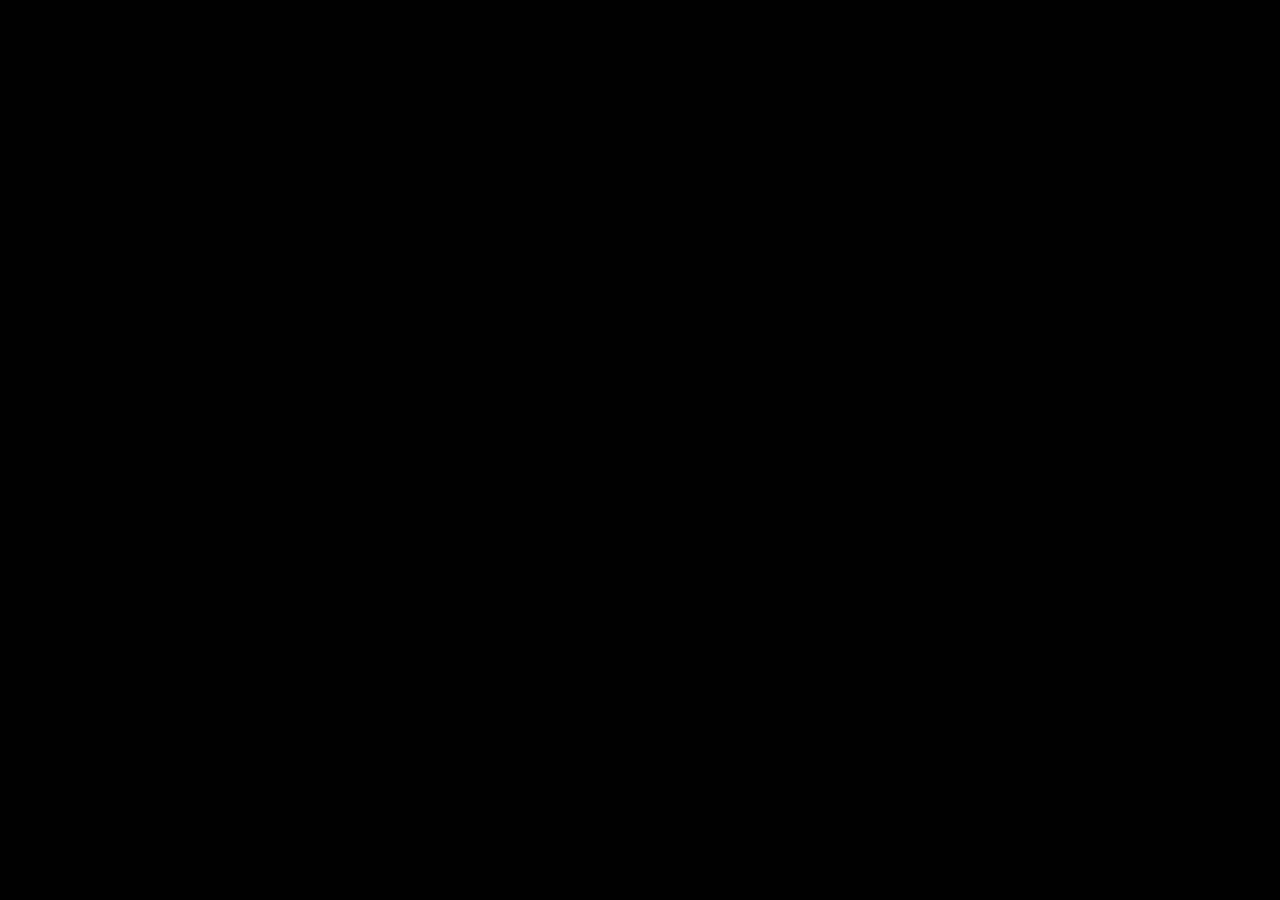
==== index.html @ 006d4425 "Update index.html" ====
<!DOCTYPE html>
<html>
<head>
  <title>Hood Catz</title>
  <style>
    body {
      margin: 0;
      background: black;
      color: white;
      font-family: Arial;
      text-align: center;
    }
    h1 {
      margin-top: 20px;
    }
    video {
      width: 90%;
      max-width: 600px;
      margin-top: 20px;
      border: 2px solid purple;
    }
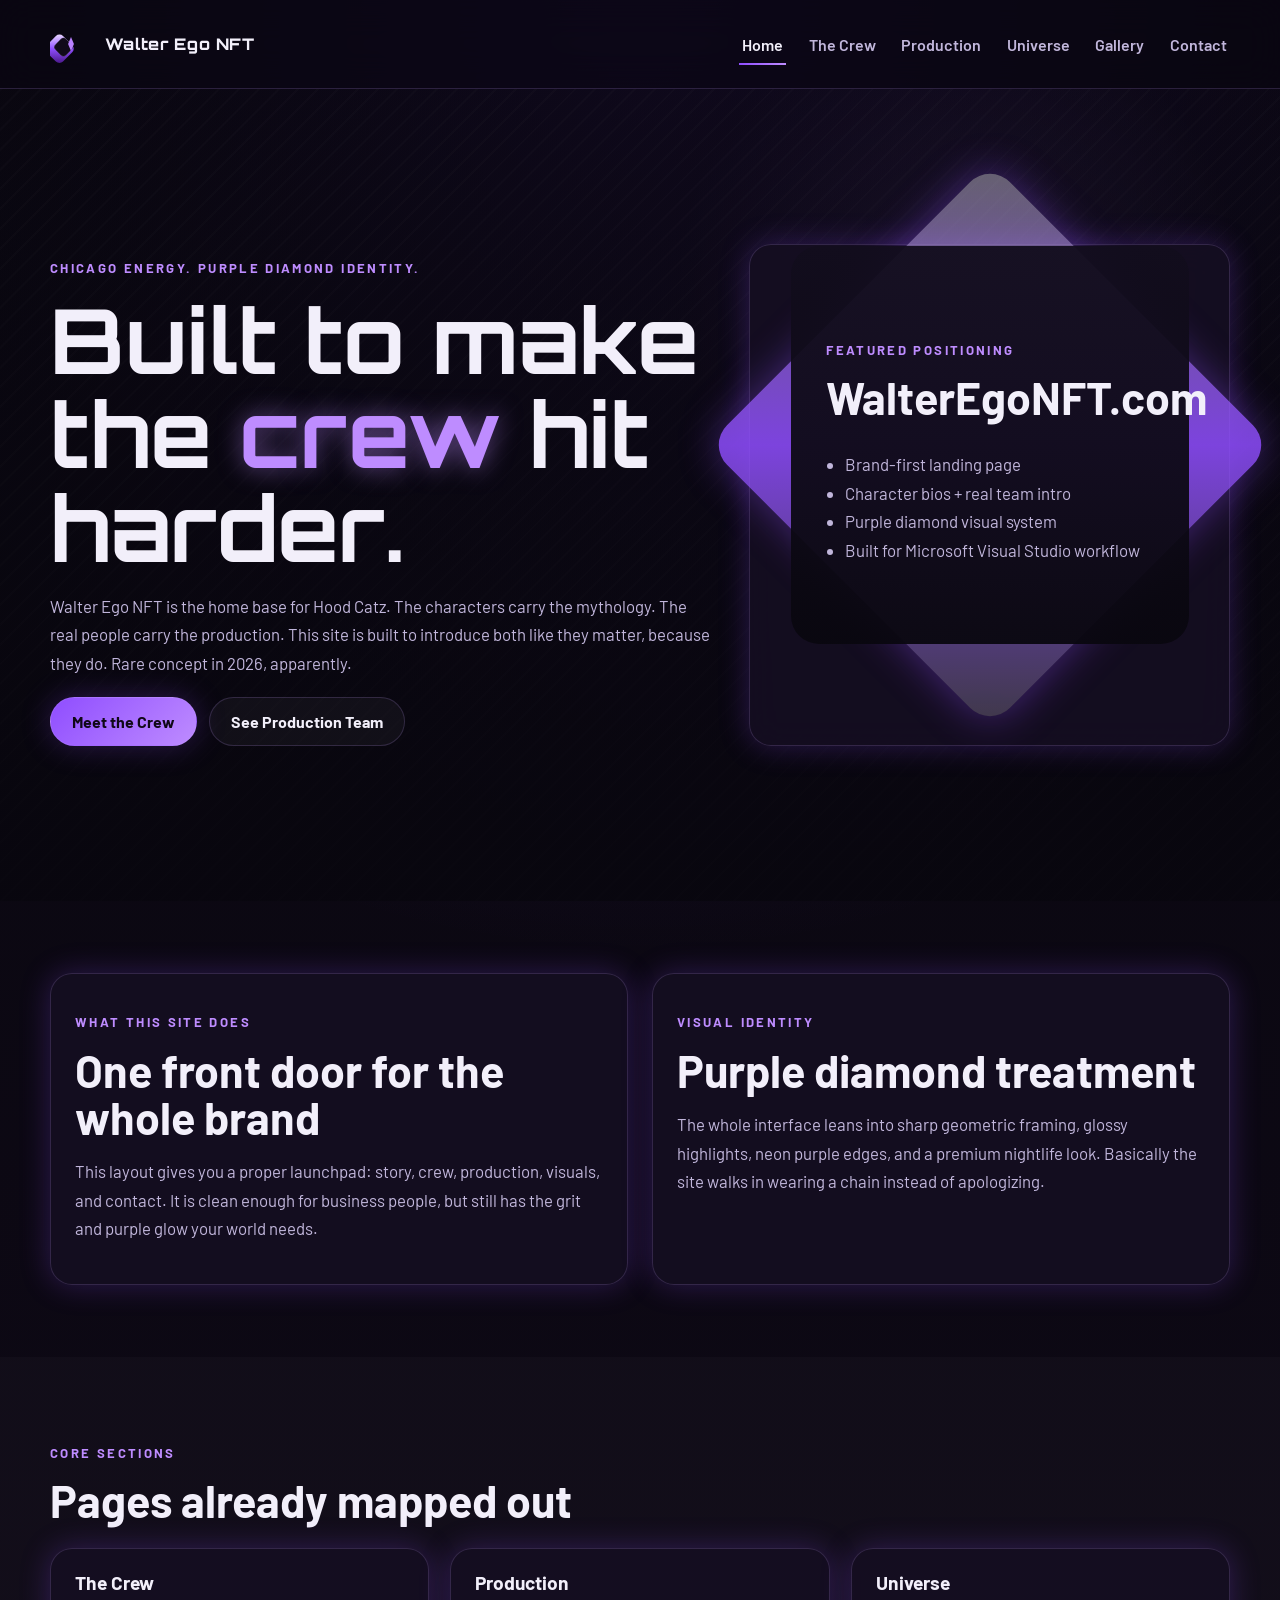
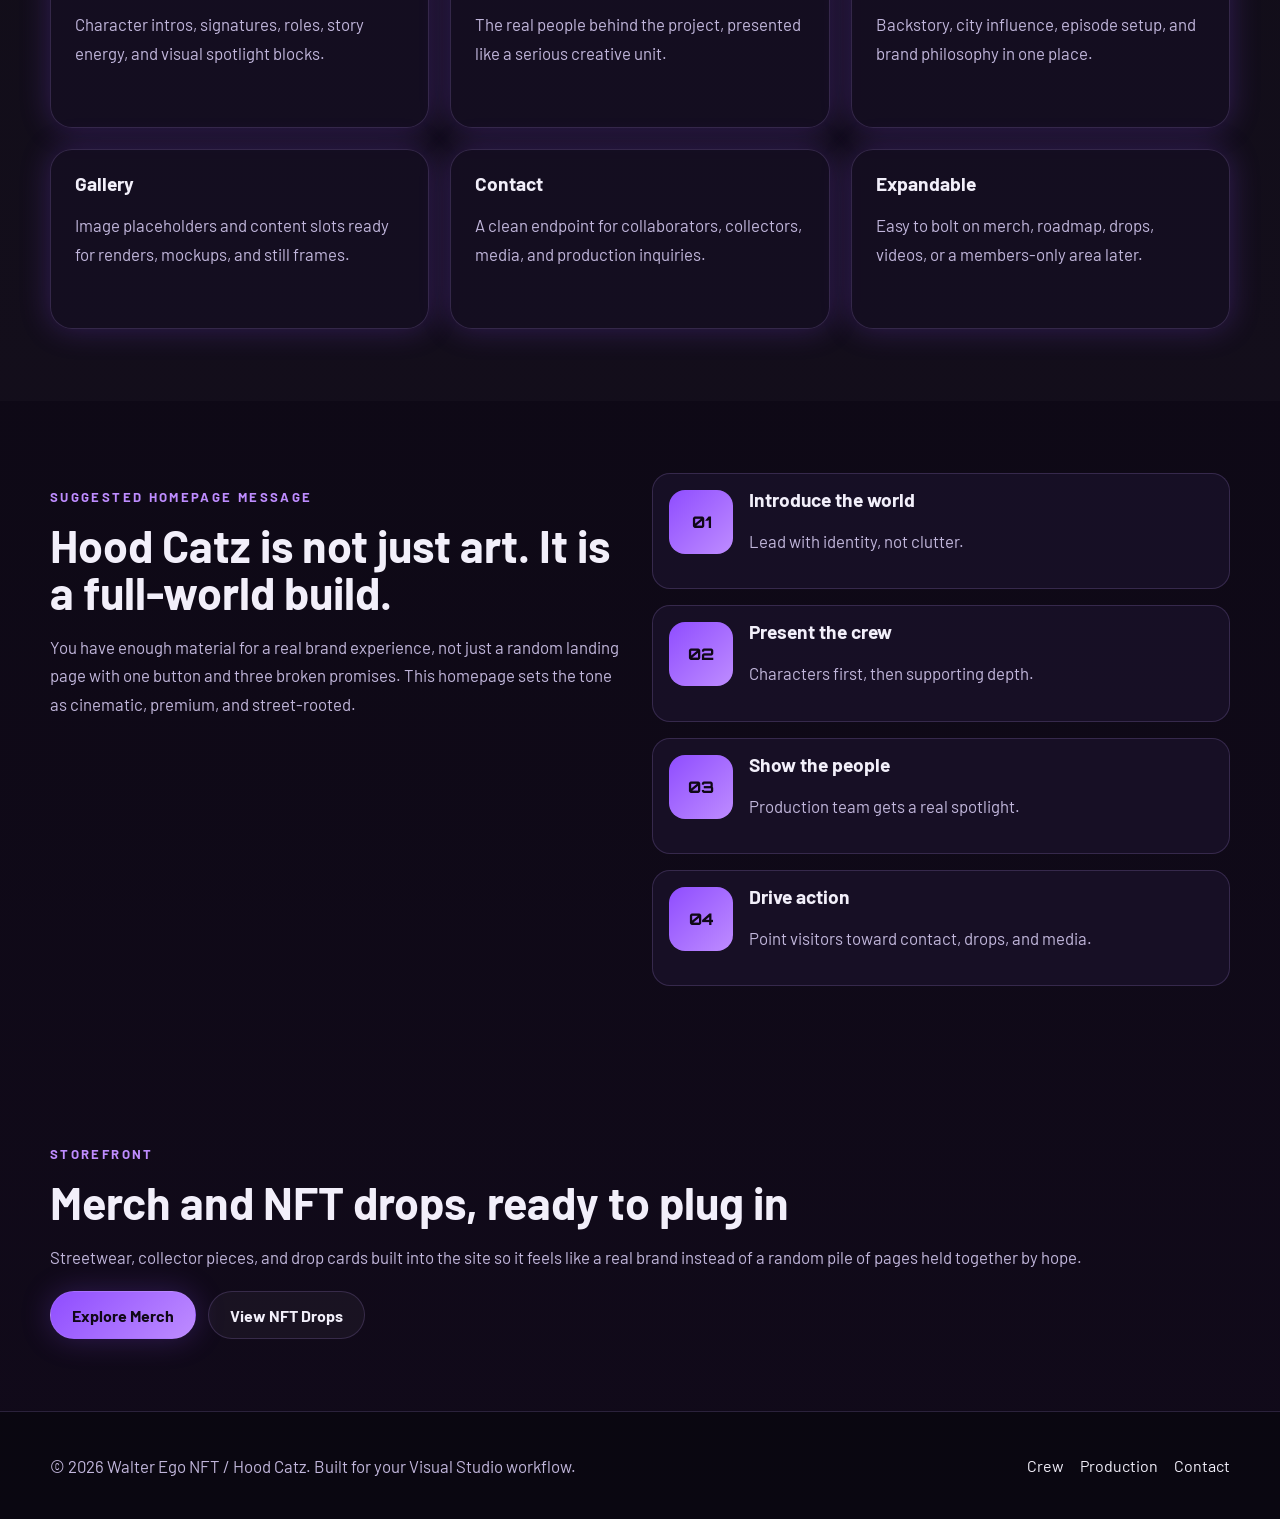
==== commit 13546bc2: "Deploy v2 Walter Ego NFT site (with merch & drops pages)" ====
--- a/index.html
+++ b/index.html
@@ -1,22 +1,194 @@
 <!DOCTYPE html>
-<html>
+<html lang="en">
 <head>
-  <title>Hood Catz</title>
-  <style>
-    body {
-      margin: 0;
-      background: black;
-      color: white;
-      font-family: Arial;
-      text-align: center;
-    }
-    h1 {
-      margin-top: 20px;
-    }
-    video {
-      width: 90%;
-      max-width: 600px;
-      margin-top: 20px;
-      border: 2px solid purple;
-    }
-  +  <meta charset="UTF-8" />
+  <meta name="viewport" content="width=device-width, initial-scale=1.0" />
+  <title>Walter Ego NFT | Hood Catz Universe</title>
+  <meta name="description" content="Walter Ego NFT presents the Hood Catz universe, the crew, and the real production team behind the movement." />
+  <link rel="preconnect" href="https://fonts.googleapis.com">
+  <link rel="preconnect" href="https://fonts.gstatic.com" crossorigin>
+  <link href="https://fonts.googleapis.com/css2?family=Barlow:wght@400;500;600;700;800&family=Orbitron:wght@500;700;800&display=swap" rel="stylesheet">
+  <link rel="stylesheet" href="assets/css/styles.css" />
+</head>
+<body>
+  <header class="site-header">
+    <div class="container nav-wrap">
+      <a class="brand" href="index.html">
+        <img src="assets/img/purple-diamond.svg" alt="Walter Ego NFT logo" />
+        <span>Walter Ego NFT</span>
+      </a>
+      <button class="nav-toggle" aria-label="Open navigation">☰</button>
+      <nav class="site-nav">
+        <a class="active" href="index.html">Home</a>
+        <a href="crew.html">The Crew</a>
+        <a href="production.html">Production</a>
+        <a href="universe.html">Universe</a>
+        <a href="gallery.html">Gallery</a>
+        <a href="contact.html">Contact</a>
+      </nav>
+    </div>
+  </header>
+
+  <main>
+    <section class="hero">
+      <div class="hero-overlay"></div>
+      <div class="container hero-grid">
+        <div class="hero-copy">
+          <p class="eyebrow">Chicago energy. Purple diamond identity.</p>
+          <h1>Built to make the <span>crew</span> hit harder.</h1>
+          <p class="hero-text">
+            Walter Ego NFT is the home base for Hood Catz. The characters carry the mythology.
+            The real people carry the production. This site is built to introduce both like they matter,
+            because they do. Rare concept in 2026, apparently.
+          </p>
+          <div class="cta-row">
+            <a class="btn btn-primary" href="crew.html">Meet the Crew</a>
+            <a class="btn btn-secondary" href="production.html">See Production Team</a>
+          </div>
+        </div>
+        <div class="hero-card glass">
+          <div class="diamond-frame">
+            <div class="diamond-content">
+              <p class="mini-label">FEATURED POSITIONING</p>
+              <h2>WalterEgoNFT.com</h2>
+              <ul>
+                <li>Brand-first landing page</li>
+                <li>Character bios + real team intro</li>
+                <li>Purple diamond visual system</li>
+                <li>Built for Microsoft Visual Studio workflow</li>
+              </ul>
+            </div>
+          </div>
+        </div>
+      </div>
+    </section>
+
+    <section class="section">
+      <div class="container intro-grid">
+        <article class="panel">
+          <p class="section-tag">What this site does</p>
+          <h2>One front door for the whole brand</h2>
+          <p>
+            This layout gives you a proper launchpad: story, crew, production, visuals, and contact.
+            It is clean enough for business people, but still has the grit and purple glow your world needs.
+          </p>
+        </article>
+        <article class="panel">
+          <p class="section-tag">Visual identity</p>
+          <h2>Purple diamond treatment</h2>
+          <p>
+            The whole interface leans into sharp geometric framing, glossy highlights, neon purple edges,
+            and a premium nightlife look. Basically the site walks in wearing a chain instead of apologizing.
+          </p>
+        </article>
+      </div>
+    </section>
+
+    <section class="section alt-bg">
+      <div class="container">
+        <div class="section-head">
+          <p class="section-tag">Core sections</p>
+          <h2>Pages already mapped out</h2>
+        </div>
+        <div class="card-grid three">
+          <article class="info-card">
+            <h3>The Crew</h3>
+            <p>Character intros, signatures, roles, story energy, and visual spotlight blocks.</p>
+          </article>
+          <article class="info-card">
+            <h3>Production</h3>
+            <p>The real people behind the project, presented like a serious creative unit.</p>
+          </article>
+          <article class="info-card">
+            <h3>Universe</h3>
+            <p>Backstory, city influence, episode setup, and brand philosophy in one place.</p>
+          </article>
+          <article class="info-card">
+            <h3>Gallery</h3>
+            <p>Image placeholders and content slots ready for renders, mockups, and still frames.</p>
+          </article>
+          <article class="info-card">
+            <h3>Contact</h3>
+            <p>A clean endpoint for collaborators, collectors, media, and production inquiries.</p>
+          </article>
+          <article class="info-card">
+            <h3>Expandable</h3>
+            <p>Easy to bolt on merch, roadmap, drops, videos, or a members-only area later.</p>
+          </article>
+        </div>
+      </div>
+    </section>
+
+    <section class="section">
+      <div class="container split-layout">
+        <div>
+          <p class="section-tag">Suggested homepage message</p>
+          <h2>Hood Catz is not just art. It is a full-world build.</h2>
+          <p>
+            You have enough material for a real brand experience, not just a random landing page with one button
+            and three broken promises. This homepage sets the tone as cinematic, premium, and street-rooted.
+          </p>
+        </div>
+        <div class="timeline">
+          <div class="timeline-item">
+            <span>01</span>
+            <div>
+              <h3>Introduce the world</h3>
+              <p>Lead with identity, not clutter.</p>
+            </div>
+          </div>
+          <div class="timeline-item">
+            <span>02</span>
+            <div>
+              <h3>Present the crew</h3>
+              <p>Characters first, then supporting depth.</p>
+            </div>
+          </div>
+          <div class="timeline-item">
+            <span>03</span>
+            <div>
+              <h3>Show the people</h3>
+              <p>Production team gets a real spotlight.</p>
+            </div>
+          </div>
+          <div class="timeline-item">
+            <span>04</span>
+            <div>
+              <h3>Drive action</h3>
+              <p>Point visitors toward contact, drops, and media.</p>
+            </div>
+          </div>
+        </div>
+      </div>
+    </section>
+  
+    <section class="section">
+      <div class="container">
+        <div class="section-header">
+          <p class="eyebrow">Storefront</p>
+          <h2>Merch and NFT drops, ready to plug in</h2>
+          <p>Streetwear, collector pieces, and drop cards built into the site so it feels like a real brand instead of a random pile of pages held together by hope.</p>
+        </div>
+        <div class="cta-row">
+          <a class="btn btn-primary" href="merch.html">Explore Merch</a>
+          <a class="btn btn-secondary" href="drops.html">View NFT Drops</a>
+        </div>
+      </div>
+    </section>
+
+  </main>
+
+  <footer class="site-footer">
+    <div class="container footer-wrap">
+      <p>© 2026 Walter Ego NFT / Hood Catz. Built for your Visual Studio workflow.</p>
+      <div class="footer-links">
+        <a href="crew.html">Crew</a>
+        <a href="production.html">Production</a>
+        <a href="contact.html">Contact</a>
+      </div>
+    </div>
+  </footer>
+
+  <script src="assets/js/app.js"></script>
+</body>
+</html>
--- a/assets/css/styles.css
+++ b/assets/css/styles.css
@@ -0,0 +1,449 @@
+:root {
+  --bg: #09070f;
+  --bg-soft: #120d1d;
+  --panel: rgba(21, 15, 34, 0.86);
+  --panel-2: rgba(27, 18, 44, 0.72);
+  --text: #f2effa;
+  --muted: #c1b6db;
+  --line: rgba(194, 155, 255, 0.18);
+  --purple: #8f4dff;
+  --purple-2: #be8cff;
+  --purple-3: #6f2ded;
+  --glow: 0 0 30px rgba(143, 77, 255, 0.25);
+  --radius: 22px;
+  --max: 1180px;
+}
+
+* { box-sizing: border-box; }
+html { scroll-behavior: smooth; }
+body {
+  margin: 0;
+  font-family: 'Barlow', sans-serif;
+  background:
+    radial-gradient(circle at top, rgba(111, 45, 237, 0.22), transparent 30%),
+    linear-gradient(180deg, #09070f 0%, #110a1a 100%);
+  color: var(--text);
+}
+
+a { color: inherit; text-decoration: none; }
+img { max-width: 100%; display: block; }
+
+.container { width: min(calc(100% - 2rem), var(--max)); margin: 0 auto; }
+.section { padding: 4.5rem 0; }
+.alt-bg { background: rgba(255,255,255,0.02); }
+.page-main { padding-top: 88px; }
+
+.site-header {
+  position: sticky;
+  top: 0;
+  z-index: 50;
+  backdrop-filter: blur(18px);
+  background: rgba(8, 6, 14, 0.8);
+  border-bottom: 1px solid var(--line);
+}
+
+.nav-wrap {
+  min-height: 88px;
+  display: flex;
+  align-items: center;
+  justify-content: space-between;
+  gap: 1rem;
+}
+
+.brand {
+  display: inline-flex;
+  align-items: center;
+  gap: 0.8rem;
+  font-family: 'Orbitron', sans-serif;
+  font-weight: 800;
+  letter-spacing: 0.04em;
+}
+
+.brand img { width: 42px; height: 42px; }
+.site-nav {
+  display: flex;
+  gap: 1.2rem;
+  align-items: center;
+}
+
+.site-nav a {
+  color: var(--muted);
+  font-weight: 600;
+  padding: 0.45rem 0.2rem;
+  position: relative;
+}
+.site-nav a.active,
+.site-nav a:hover { color: var(--text); }
+.site-nav a.active::after,
+.site-nav a:hover::after {
+  content: "";
+  position: absolute;
+  left: 0;
+  bottom: -0.25rem;
+  width: 100%;
+  height: 2px;
+  background: linear-gradient(90deg, var(--purple), var(--purple-2));
+}
+
+.nav-toggle {
+  display: none;
+  background: transparent;
+  border: 1px solid var(--line);
+  color: var(--text);
+  font-size: 1.3rem;
+  padding: 0.5rem 0.8rem;
+  border-radius: 12px;
+}
+
+.hero {
+  position: relative;
+  min-height: calc(100vh - 88px);
+  display: grid;
+  align-items: center;
+  overflow: hidden;
+}
+
+.hero::before {
+  content: "";
+  position: absolute;
+  inset: 0;
+  background:
+    linear-gradient(90deg, rgba(9,7,15,0.85), rgba(9,7,15,0.45)),
+    radial-gradient(circle at 75% 25%, rgba(190, 140, 255, 0.20), transparent 25%),
+    url('../img/hero-placeholder.jpg') center/cover no-repeat;
+  opacity: 1;
+}
+
+.hero-overlay {
+  position: absolute;
+  inset: 0;
+  background:
+    linear-gradient(180deg, rgba(8,6,14,0.25), rgba(8,6,14,0.8)),
+    repeating-linear-gradient(135deg, rgba(255,255,255,0.02), rgba(255,255,255,0.02) 2px, transparent 2px, transparent 14px);
+}
+
+.hero-grid,
+.page-hero .container,
+.split-layout,
+.intro-grid,
+.contact-grid,
+.footer-wrap { position: relative; z-index: 1; }
+.hero-grid {
+  display: grid;
+  grid-template-columns: 1.25fr 0.9fr;
+  gap: 2rem;
+  padding: 4rem 0;
+}
+
+.eyebrow,
+.section-tag,
+.mini-label {
+  text-transform: uppercase;
+  letter-spacing: 0.18em;
+  color: var(--purple-2);
+  font-size: 0.82rem;
+  font-weight: 700;
+}
+
+h1, h2, h3 {
+  margin: 0 0 0.8rem;
+  line-height: 1.05;
+}
+
+h1 {
+  font-family: 'Orbitron', sans-serif;
+  font-size: clamp(2.8rem, 7vw, 5.8rem);
+  max-width: 10ch;
+}
+h1 span { color: var(--purple-2); text-shadow: 0 0 24px rgba(190,140,255,0.5); }
+h2 { font-size: clamp(2rem, 3.5vw, 3rem); }
+h3 { font-size: 1.2rem; }
+
+.hero-text,
+p, li, label { color: var(--muted); font-size: 1.05rem; line-height: 1.7; }
+
+.cta-row {
+  display: flex;
+  gap: 1rem;
+  flex-wrap: wrap;
+  margin-top: 1.5rem;
+}
+
+.btn {
+  display: inline-flex;
+  align-items: center;
+  justify-content: center;
+  min-height: 48px;
+  padding: 0.85rem 1.3rem;
+  border-radius: 999px;
+  border: 1px solid var(--line);
+  font-weight: 700;
+  transition: 0.25s ease;
+}
+
+.btn-primary {
+  background: linear-gradient(135deg, var(--purple), var(--purple-2));
+  color: #100817;
+  box-shadow: var(--glow);
+}
+.btn-secondary {
+  background: rgba(255,255,255,0.04);
+  color: var(--text);
+}
+.btn:hover { transform: translateY(-2px); }
+
+.panel,
+.info-card,
+.profile-card,
+.glass {
+  background: var(--panel);
+  border: 1px solid var(--line);
+  border-radius: var(--radius);
+  box-shadow: var(--glow);
+}
+
+.panel,
+.info-card,
+.profile-card { padding: 1.5rem; }
+.glass { backdrop-filter: blur(16px); }
+.glow-panel { background: linear-gradient(180deg, rgba(32,20,51,0.95), rgba(16,10,27,0.95)); }
+
+.diamond-frame {
+  width: min(100%, 400px);
+  aspect-ratio: 1/1;
+  margin: auto;
+  transform: rotate(45deg);
+  border-radius: 28px;
+  padding: 1px;
+  background: linear-gradient(135deg, rgba(255,255,255,0.35), rgba(143,77,255,0.85), rgba(255,255,255,0.18));
+  box-shadow: 0 0 40px rgba(143, 77, 255, 0.4);
+}
+
+.diamond-content {
+  width: 100%;
+  height: 100%;
+  transform: rotate(-45deg);
+  border-radius: 28px;
+  background: linear-gradient(180deg, rgba(18,13,29,0.95), rgba(9,7,15,0.95));
+  padding: 2.2rem;
+  display: flex;
+  flex-direction: column;
+  justify-content: center;
+}
+
+.diamond-content ul,
+.clean-list {
+  padding-left: 1.2rem;
+  margin: 1rem 0 0;
+}
+
+.section-head { margin-bottom: 1.5rem; }
+.intro-grid,
+.split-layout,
+.contact-grid { display: grid; grid-template-columns: repeat(2, 1fr); gap: 1.5rem; }
+.card-grid { display: grid; gap: 1.3rem; }
+.card-grid.three { grid-template-columns: repeat(3, 1fr); }
+.card-grid.two { grid-template-columns: repeat(2, 1fr); }
+
+.info-card,
+.profile-card { min-height: 180px; }
+.role { color: var(--purple-2); font-weight: 700; margin-top: -0.2rem; }
+
+.timeline {
+  display: grid;
+  gap: 1rem;
+}
+.timeline-item {
+  display: grid;
+  grid-template-columns: 64px 1fr;
+  gap: 1rem;
+  align-items: start;
+  padding: 1rem;
+  border: 1px solid var(--line);
+  border-radius: 18px;
+  background: var(--panel-2);
+}
+.timeline-item span {
+  display: grid;
+  place-items: center;
+  width: 64px;
+  height: 64px;
+  border-radius: 16px;
+  background: linear-gradient(135deg, var(--purple), var(--purple-2));
+  color: #100817;
+  font-family: 'Orbitron', sans-serif;
+  font-weight: 800;
+}
+
+.page-hero {
+  padding: 3rem 0 1.5rem;
+  background: linear-gradient(180deg, rgba(255,255,255,0.02), transparent);
+}
+.page-hero.slim { padding-top: 7rem; }
+
+.gallery-grid {
+  display: grid;
+  grid-template-columns: repeat(3, 1fr);
+  gap: 1rem;
+}
+.gallery-tile {
+  min-height: 220px;
+  border-radius: 24px;
+  border: 1px dashed rgba(190, 140, 255, 0.4);
+  display: grid;
+  place-items: center;
+  font-weight: 700;
+  color: var(--purple-2);
+  background: linear-gradient(135deg, rgba(143,77,255,0.08), rgba(255,255,255,0.02));
+}
+
+.contact-form label {
+  display: block;
+  margin-bottom: 1rem;
+  font-weight: 600;
+}
+.contact-form input,
+.contact-form textarea {
+  width: 100%;
+  margin-top: 0.45rem;
+  background: rgba(255,255,255,0.04);
+  border: 1px solid var(--line);
+  color: var(--text);
+  border-radius: 14px;
+  padding: 0.95rem 1rem;
+  font: inherit;
+}
+.form-note { font-size: 0.95rem; }
+
+.site-footer {
+  border-top: 1px solid var(--line);
+  padding: 1.4rem 0;
+  background: rgba(8, 6, 14, 0.7);
+}
+.footer-wrap {
+  display: flex;
+  justify-content: space-between;
+  gap: 1rem;
+  align-items: center;
+}
+.footer-links { display: flex; gap: 1rem; }
+
+@media (max-width: 920px) {
+  .hero-grid,
+  .intro-grid,
+  .split-layout,
+  .contact-grid,
+  .card-grid.three,
+  .gallery-grid {
+    grid-template-columns: 1fr;
+  }
+
+  .card-grid.two { grid-template-columns: 1fr; }
+
+  .site-nav {
+    position: absolute;
+    right: 1rem;
+    top: 84px;
+    display: none;
+    flex-direction: column;
+    background: rgba(11, 8, 18, 0.96);
+    border: 1px solid var(--line);
+    border-radius: 18px;
+    padding: 1rem;
+    min-width: 220px;
+  }
+
+  .site-nav.open { display: flex; }
+  .nav-toggle { display: inline-flex; }
+}
+
+@media (max-width: 620px) {
+  .hero { min-height: auto; padding-top: 2rem; }
+  h1 { max-width: 100%; }
+  .footer-wrap { flex-direction: column; align-items: flex-start; }
+}
+
+
+/* Merch + NFT drops additions */
+.page-hero--compact{
+  min-height:42vh;
+  display:flex;
+  align-items:center;
+}
+.product-grid,.drop-grid{
+  display:grid;
+  grid-template-columns:repeat(auto-fit,minmax(240px,1fr));
+  gap:1.25rem;
+  margin-top:1.5rem;
+}
+.product-card,.drop-card{
+  background:rgba(16,10,28,.86);
+  border:1px solid rgba(210,168,255,.16);
+  border-radius:22px;
+  overflow:hidden;
+  box-shadow:0 16px 40px rgba(0,0,0,.28);
+  transition:transform .2s ease, box-shadow .2s ease, border-color .2s ease;
+}
+.product-card:hover,.drop-card:hover{
+  transform:translateY(-4px);
+  box-shadow:0 22px 55px rgba(94,38,173,.28);
+  border-color:rgba(210,168,255,.34);
+}
+.card-art{
+  aspect-ratio:4/3;
+  display:grid;
+  place-items:center;
+  background:
+    radial-gradient(circle at top, rgba(168,85,247,.3), transparent 45%),
+    linear-gradient(135deg, rgba(91,33,182,.55), rgba(15,23,42,.9));
+  color:#f5eaff;
+  font-weight:700;
+  letter-spacing:.08em;
+  text-transform:uppercase;
+  padding:1rem;
+  text-align:center;
+}
+.card-body{padding:1.2rem;}
+.price-row{
+  display:flex;
+  align-items:center;
+  justify-content:space-between;
+  gap:1rem;
+  margin-top:1rem;
+  flex-wrap:wrap;
+}
+.price{font-size:1.15rem;font-weight:700;color:#f7d3ff;}
+.badge-row{
+  display:flex;
+  gap:.5rem;
+  flex-wrap:wrap;
+  margin:.75rem 0 0;
+}
+.badge{
+  display:inline-flex;
+  align-items:center;
+  padding:.35rem .65rem;
+  border-radius:999px;
+  background:rgba(168,85,247,.16);
+  border:1px solid rgba(216,180,254,.2);
+  color:#ead5ff;
+  font-size:.82rem;
+}
+.drop-stats{
+  display:grid;
+  grid-template-columns:repeat(auto-fit,minmax(140px,1fr));
+  gap:.85rem;
+  margin-top:1rem;
+}
+.stat-box{
+  padding:1rem;
+  border-radius:18px;
+  background:rgba(255,255,255,.04);
+  border:1px solid rgba(255,255,255,.08);
+}
+.cta-row{
+  display:flex;
+  gap:.8rem;
+  flex-wrap:wrap;
+  margin-top:1.25rem;
+}
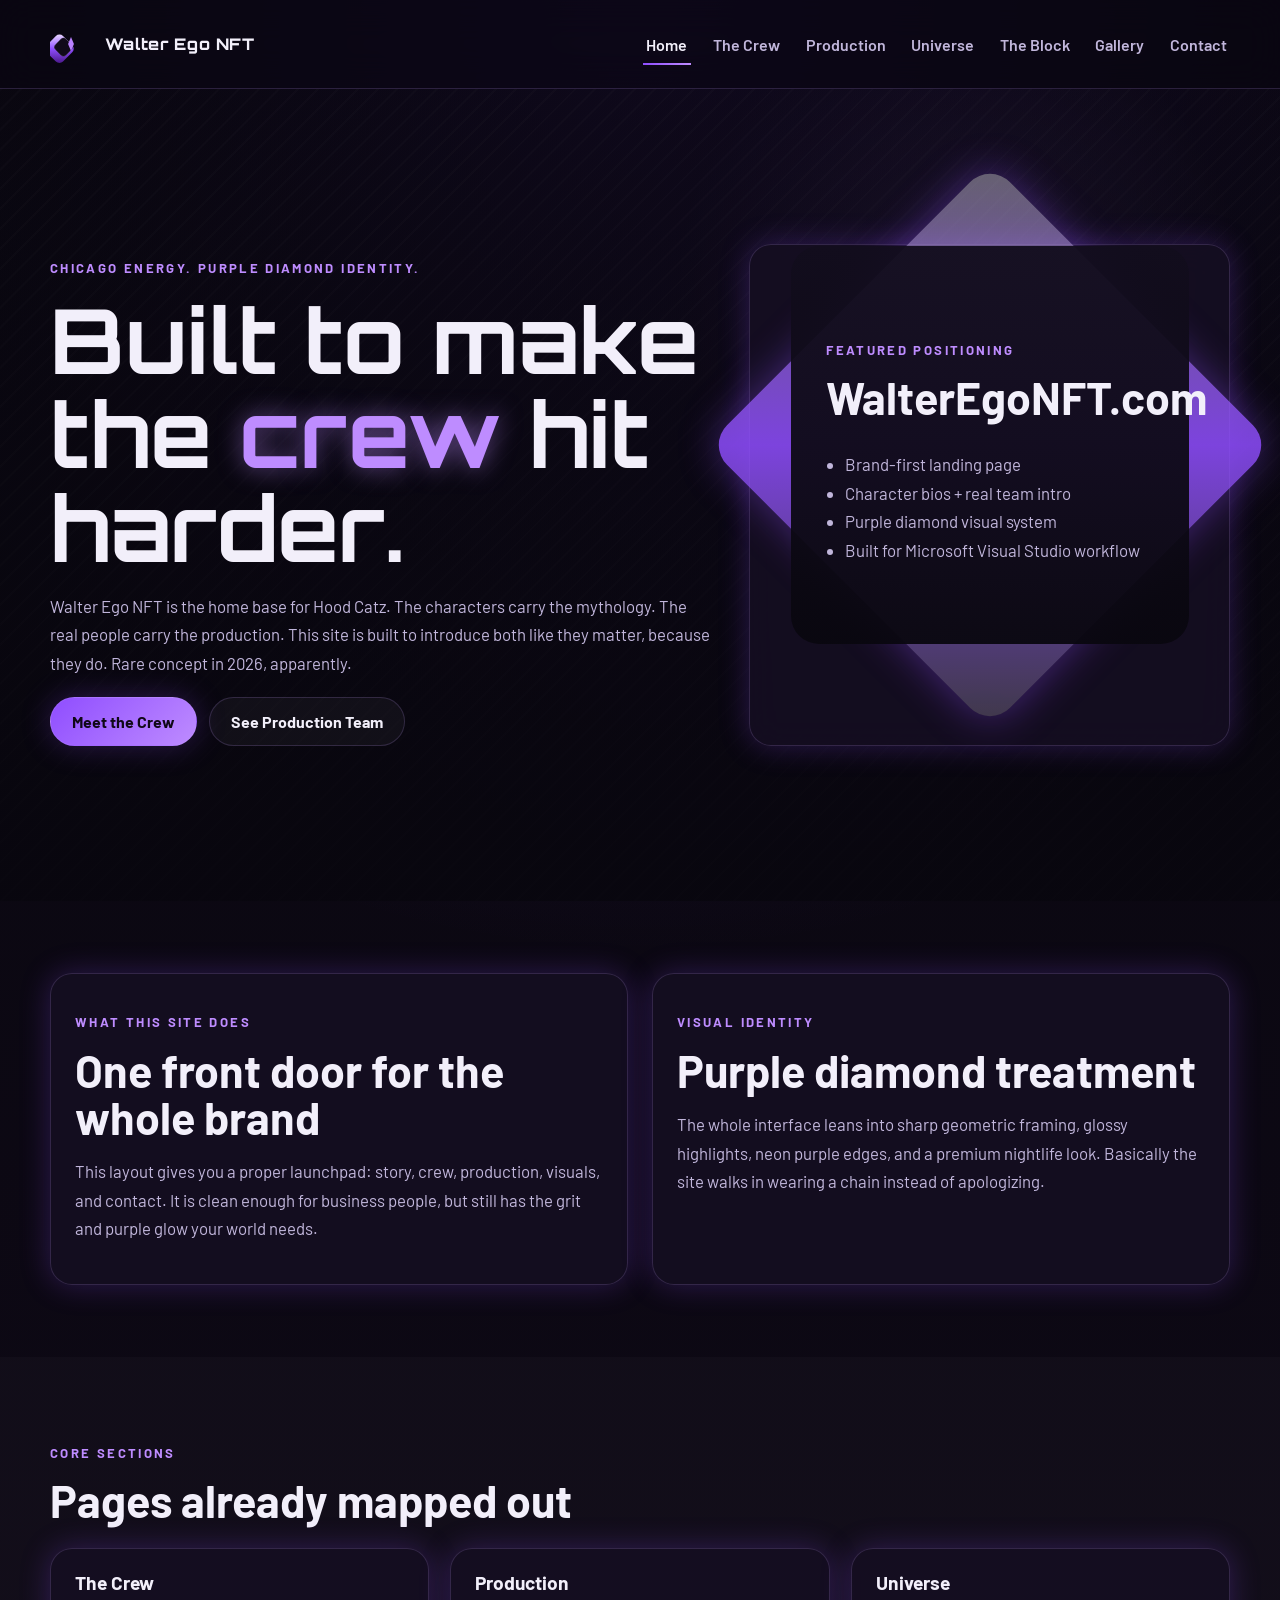
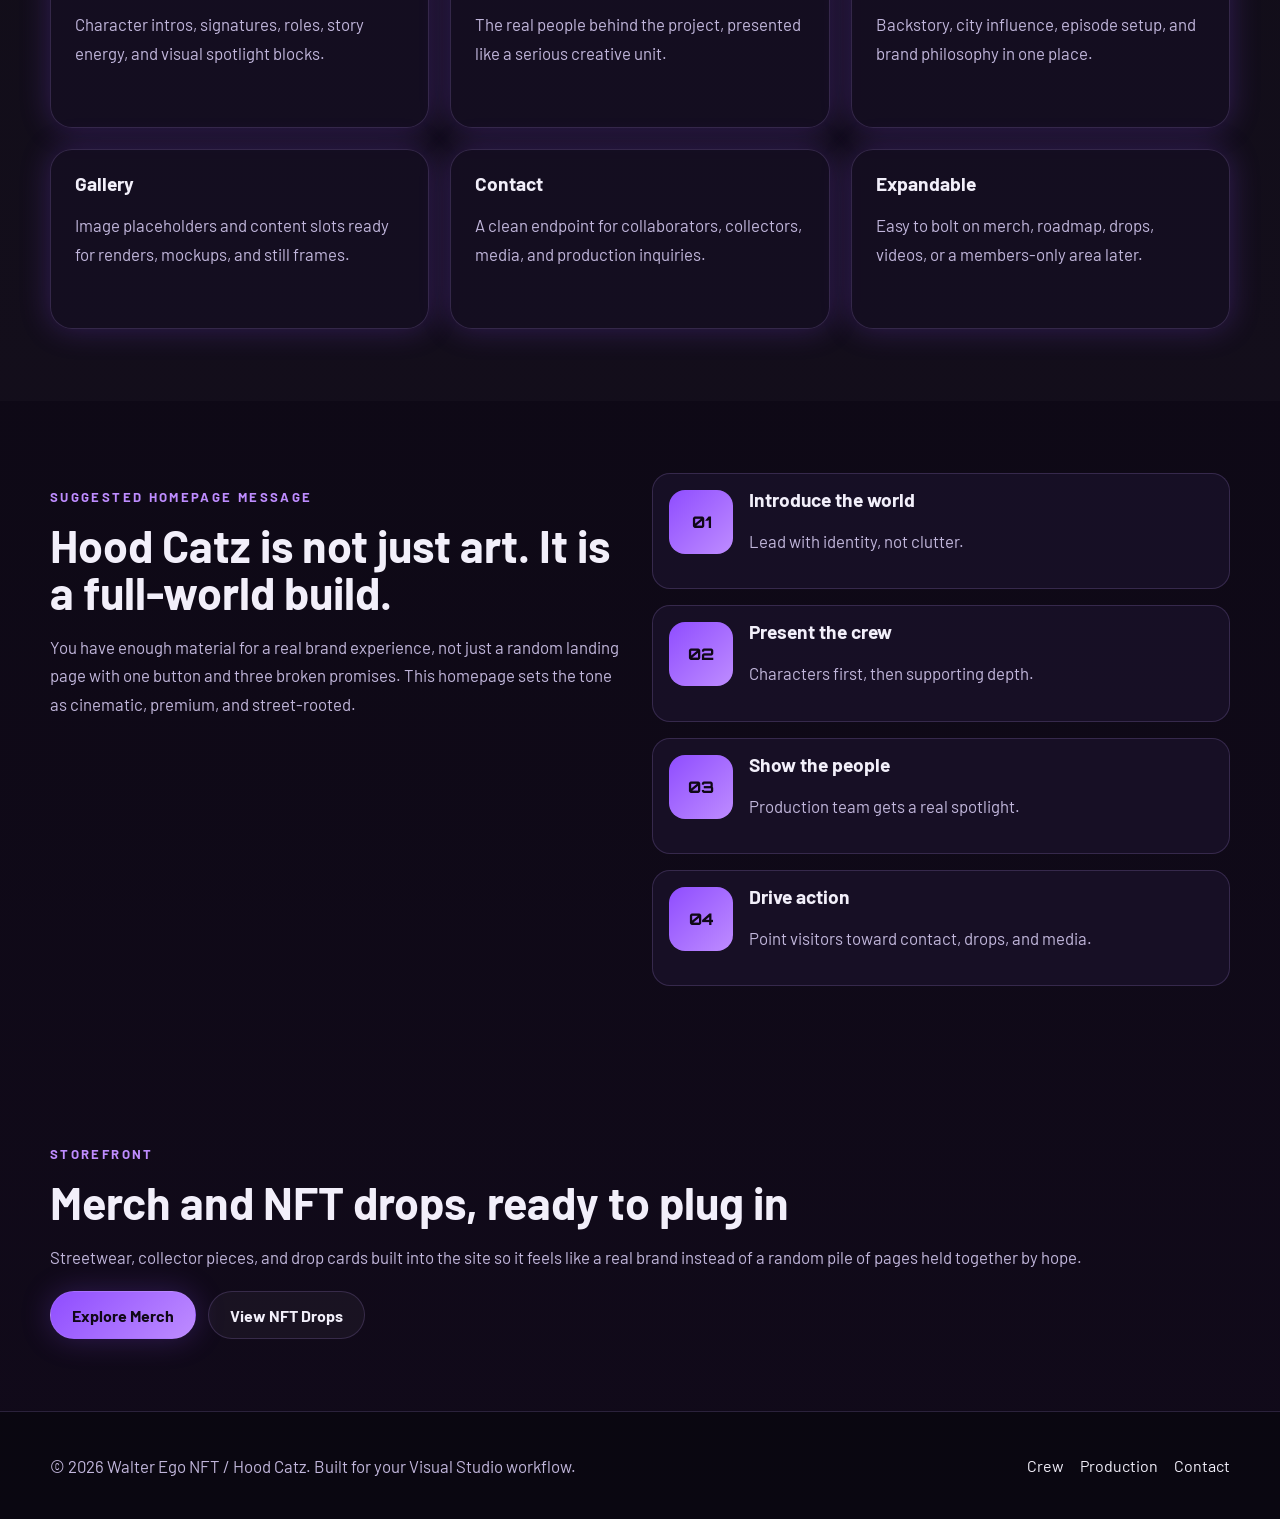
==== commit 24c41fd7: "Add The Block nav link" ====
--- a/index.html
+++ b/index.html
@@ -23,6 +23,7 @@
         <a href="crew.html">The Crew</a>
         <a href="production.html">Production</a>
         <a href="universe.html">Universe</a>
+        <a href="block.html">The Block</a>
         <a href="gallery.html">Gallery</a>
         <a href="contact.html">Contact</a>
       </nav>
@@ -192,3 +193,4 @@
   <script src="assets/js/app.js"></script>
 </body>
 </html>
+<!-- pages-rebuild-ping -->
--- a/assets/css/styles.css
+++ b/assets/css/styles.css
@@ -297,6 +297,31 @@
   background: linear-gradient(135deg, rgba(143,77,255,0.08), rgba(255,255,255,0.02));
 }
 
+.gallery-photo {
+  position: relative;
+  min-height: 220px;
+  border-radius: 24px;
+  overflow: hidden;
+  border: 1px solid rgba(190, 140, 255, 0.3);
+}
+.gallery-photo img {
+  width: 100%;
+  height: 100%;
+  object-fit: cover;
+  display: block;
+}
+.gallery-photo .caption {
+  position: absolute;
+  left: 0;
+  right: 0;
+  bottom: 0;
+  padding: 0.6rem 0.9rem;
+  font-weight: 700;
+  font-size: 0.85rem;
+  color: #fff;
+  background: linear-gradient(180deg, rgba(0,0,0,0), rgba(10,0,20,0.85));
+}
+
 .contact-form label {
   display: block;
   margin-bottom: 1rem;
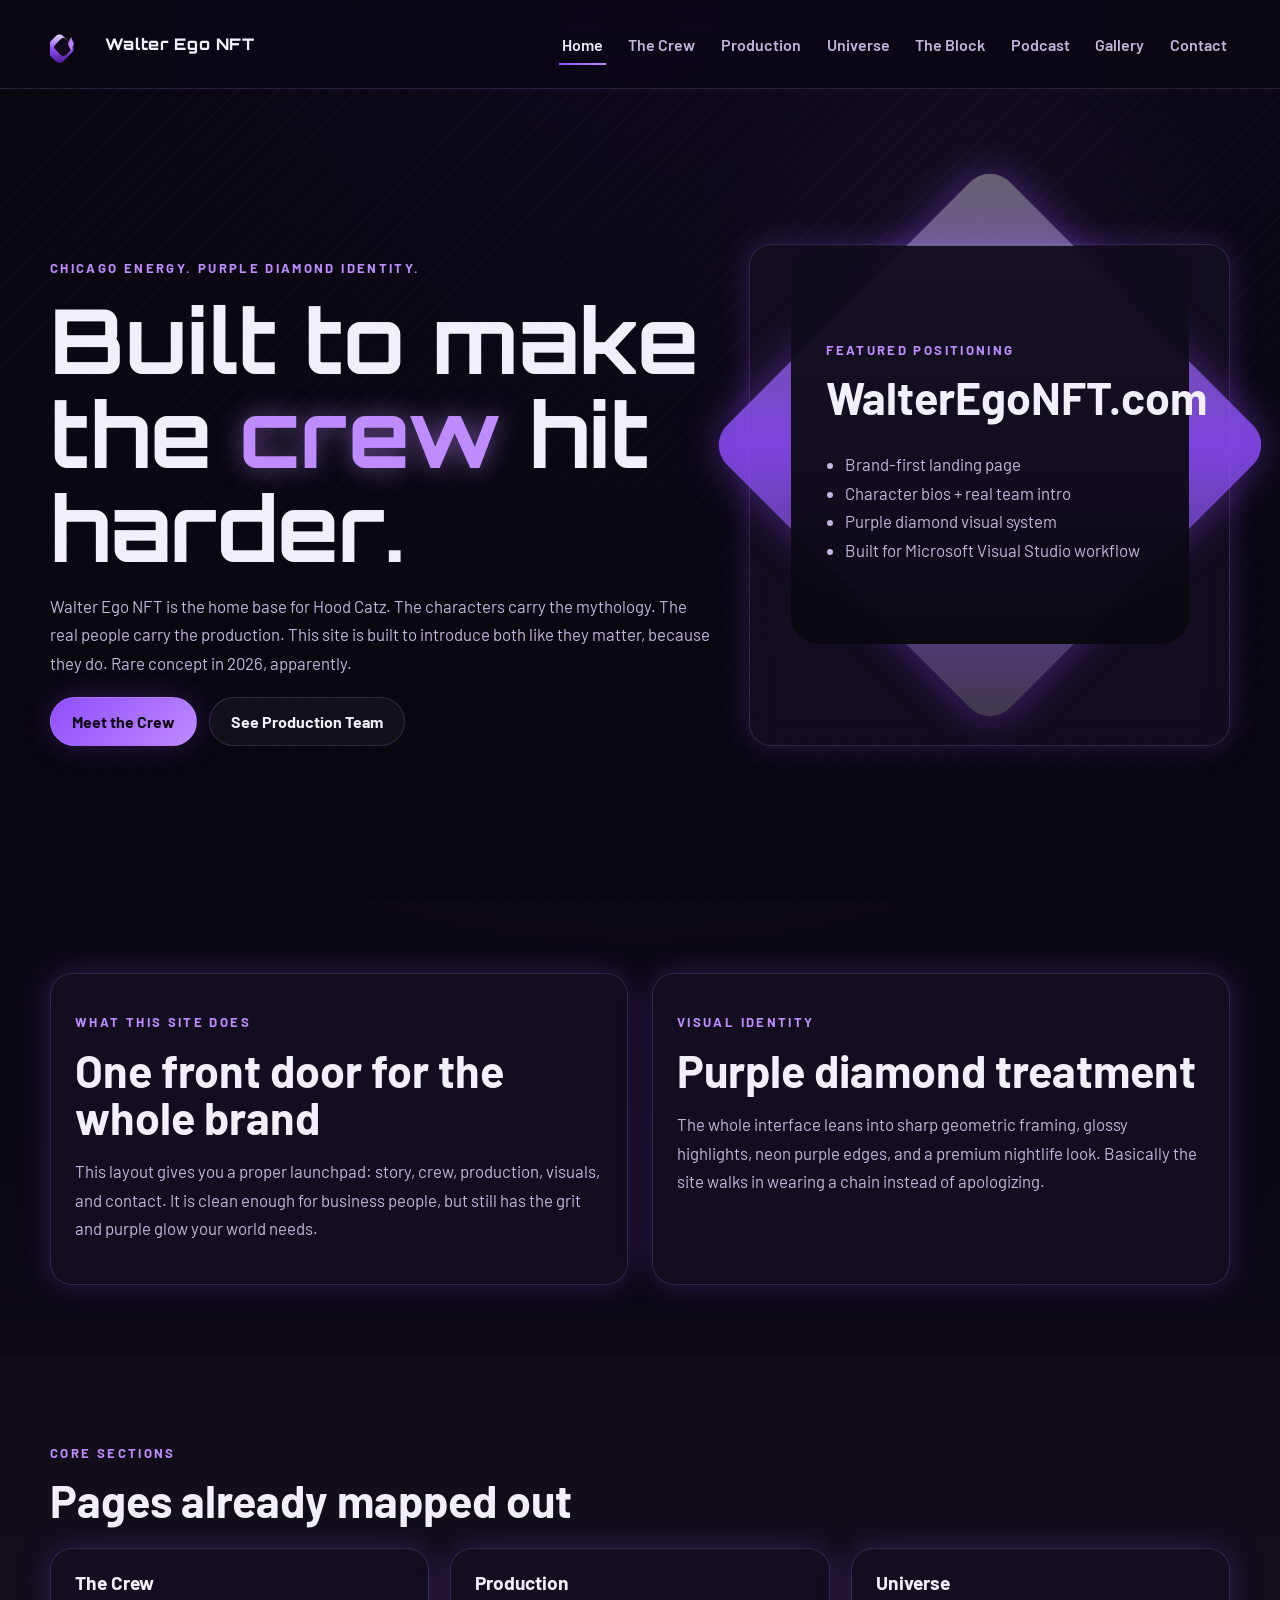
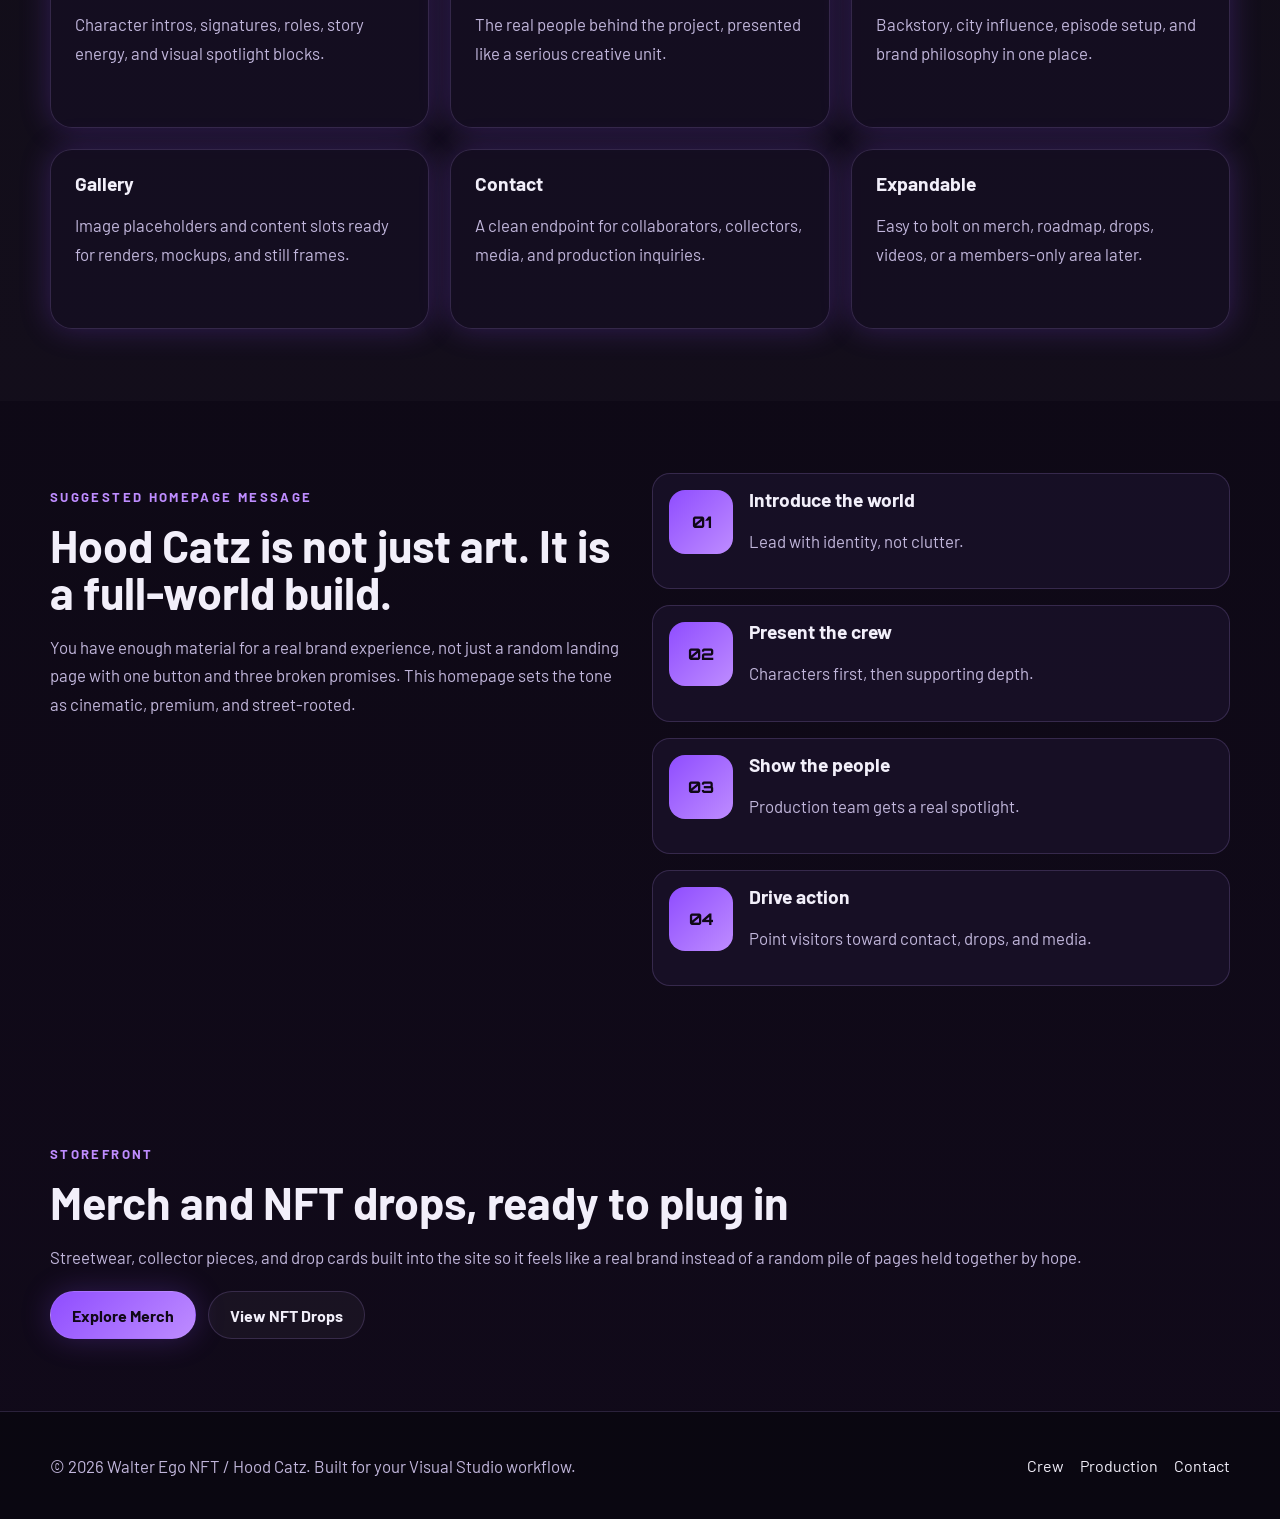
==== commit 3a3993c7: "Update index.html: Podcatz page + nav link" ====
--- a/index.html
+++ b/index.html
@@ -24,6 +24,7 @@
         <a href="production.html">Production</a>
         <a href="universe.html">Universe</a>
         <a href="block.html">The Block</a>
+        <a href="podcast.html">Podcast</a>
         <a href="gallery.html">Gallery</a>
         <a href="contact.html">Contact</a>
       </nav>
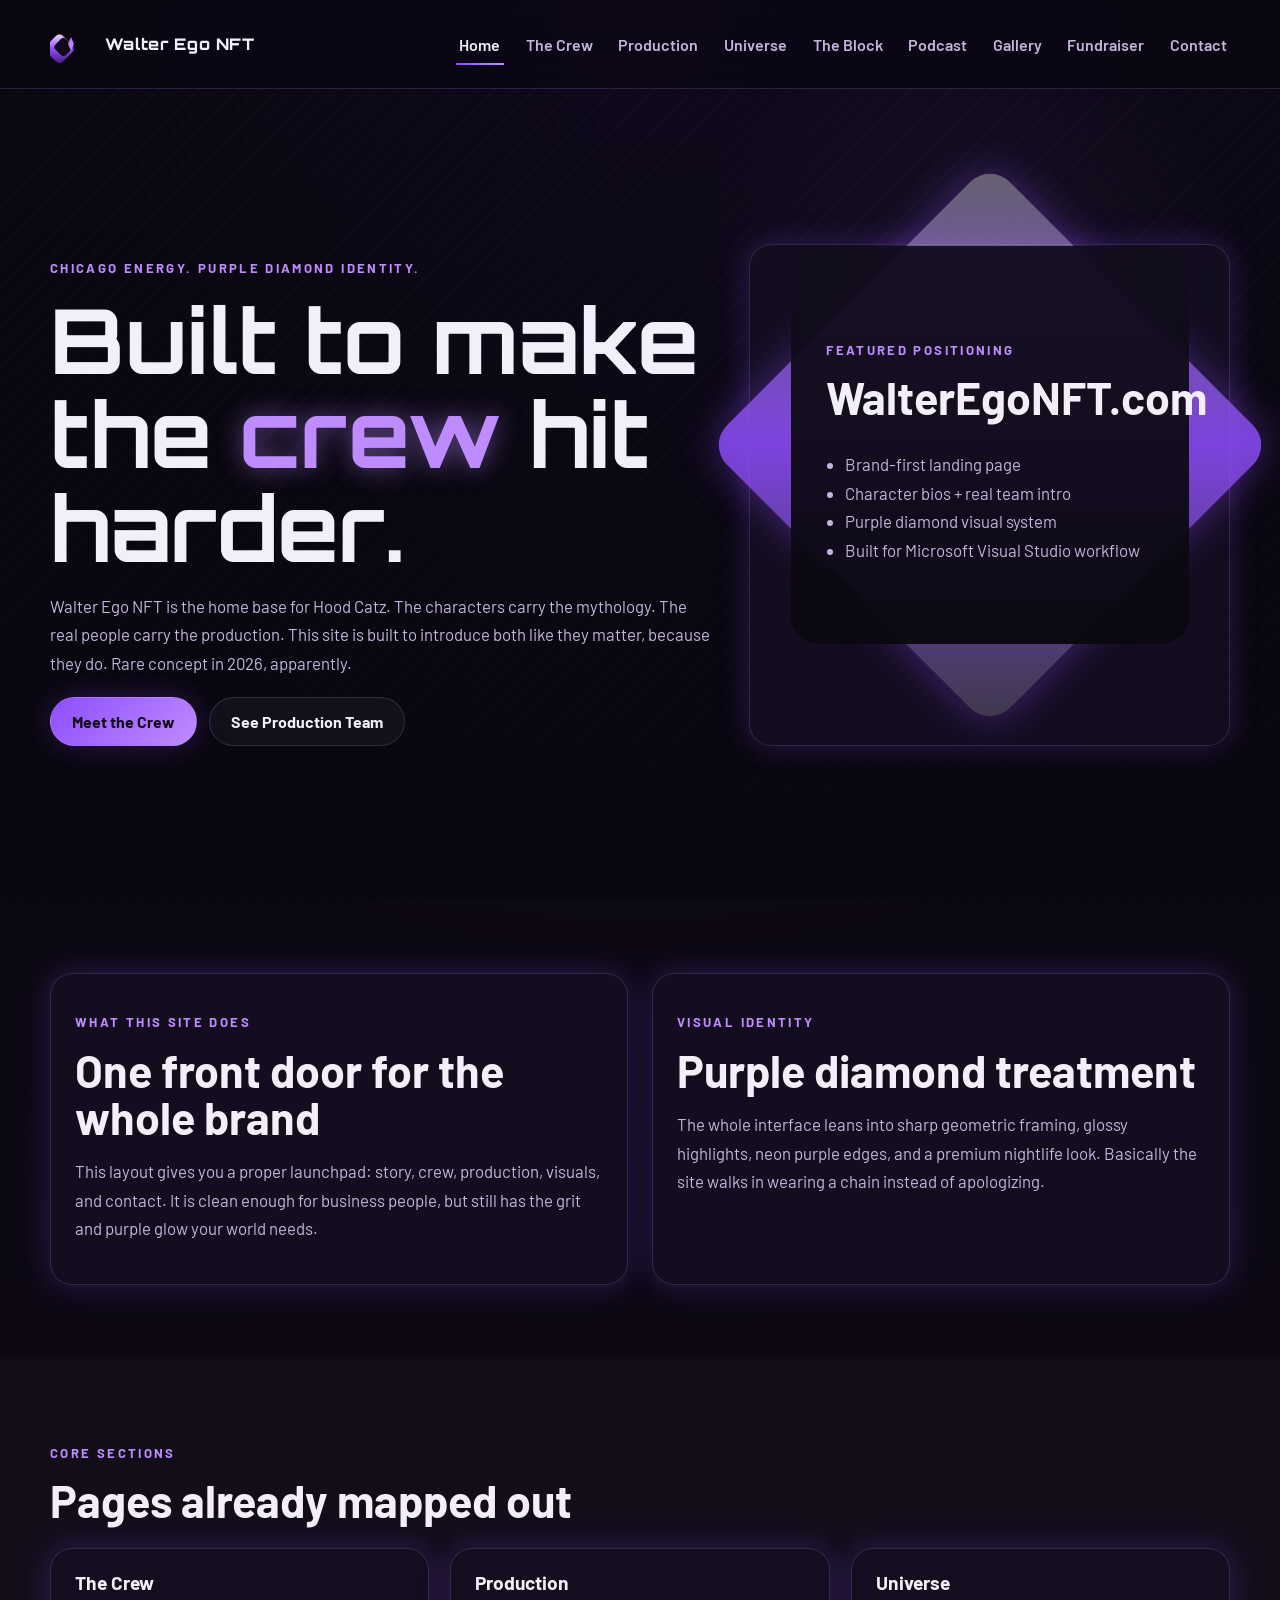
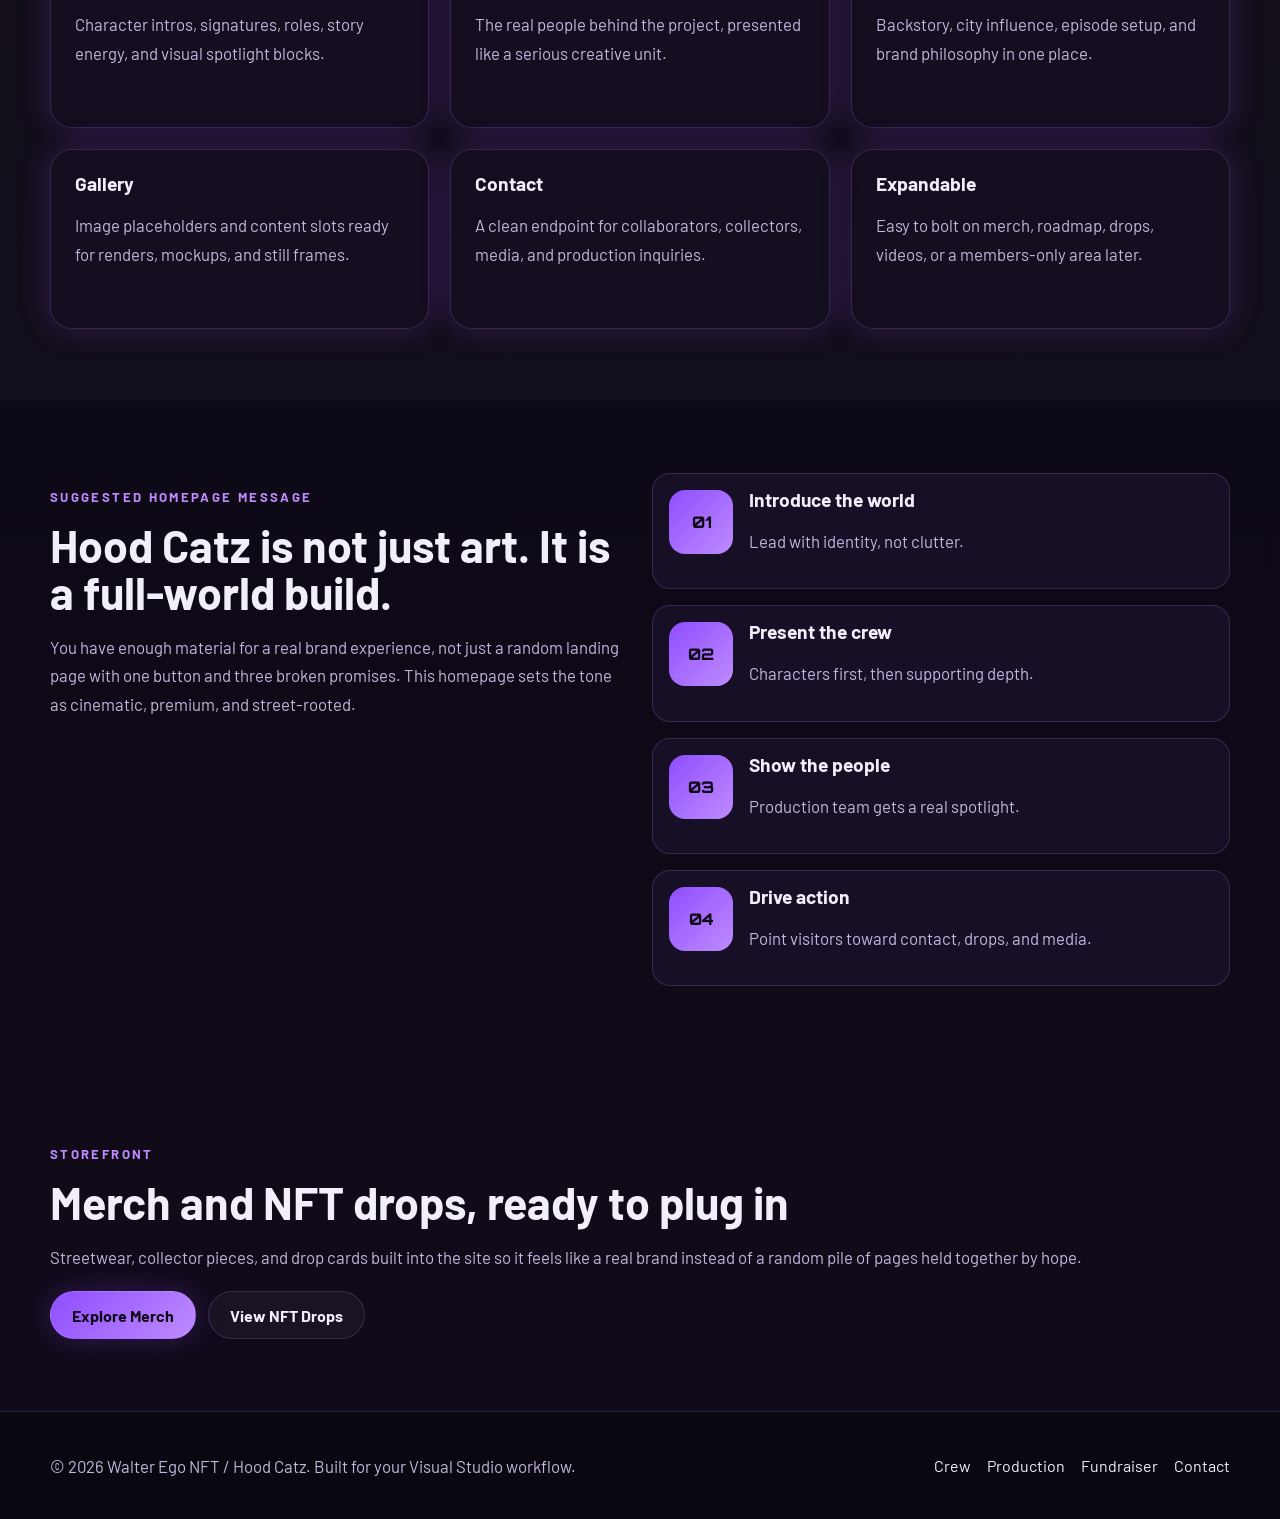
==== commit bf696c0b: "Update index.html: Podcatz page + nav link" ====
--- a/index.html
+++ b/index.html
@@ -26,6 +26,7 @@
         <a href="block.html">The Block</a>
         <a href="podcast.html">Podcast</a>
         <a href="gallery.html">Gallery</a>
+        <a href="fundraiser.html">Fundraiser</a>
         <a href="contact.html">Contact</a>
       </nav>
     </div>
@@ -186,6 +187,7 @@
       <div class="footer-links">
         <a href="crew.html">Crew</a>
         <a href="production.html">Production</a>
+        <a href="fundraiser.html">Fundraiser</a>
         <a href="contact.html">Contact</a>
       </div>
     </div>
--- a/assets/css/styles.css
+++ b/assets/css/styles.css
@@ -472,3 +472,112 @@
   flex-wrap:wrap;
   margin-top:1.25rem;
 }
+
+/* Leo Chat widget */
+.leo-chat-launcher {
+  position: fixed;
+  right: 1.25rem;
+  bottom: 1.25rem;
+  z-index: 60;
+  display: flex;
+  align-items: center;
+  gap: .6rem;
+  padding: .7rem 1.1rem;
+  border-radius: 999px;
+  border: 1px solid var(--line);
+  background: linear-gradient(90deg, var(--purple), var(--purple-2));
+  color: #fff;
+  font-weight: 700;
+  font-size: .92rem;
+  cursor: pointer;
+  box-shadow: var(--glow);
+}
+.leo-chat-launcher img {
+  width: 28px;
+  height: 28px;
+  border-radius: 50%;
+  object-fit: cover;
+  border: 2px solid rgba(255,255,255,.6);
+}
+.leo-chat-panel {
+  position: fixed;
+  right: 1.25rem;
+  bottom: 5.2rem;
+  z-index: 60;
+  width: min(340px, calc(100vw - 2.5rem));
+  max-height: 60vh;
+  display: none;
+  flex-direction: column;
+  border-radius: var(--radius);
+  background: var(--panel);
+  border: 1px solid var(--line);
+  box-shadow: var(--glow);
+  overflow: hidden;
+}
+.leo-chat-panel.open { display: flex; }
+.leo-chat-head {
+  display: flex;
+  align-items: center;
+  justify-content: space-between;
+  padding: .8rem 1rem;
+  border-bottom: 1px solid var(--line);
+  background: var(--panel-2);
+}
+.leo-chat-head strong { font-family: 'Orbitron', sans-serif; font-size: .85rem; }
+.leo-chat-close {
+  background: none;
+  border: none;
+  color: var(--muted);
+  font-size: 1.1rem;
+  cursor: pointer;
+}
+.leo-chat-log {
+  flex: 1;
+  overflow-y: auto;
+  padding: .9rem;
+  display: flex;
+  flex-direction: column;
+  gap: .5rem;
+}
+.leo-chat-msg { display: flex; }
+.leo-chat-msg.from-user { justify-content: flex-end; }
+.leo-chat-bubble {
+  max-width: 82%;
+  padding: .55rem .8rem;
+  border-radius: 14px;
+  font-size: .88rem;
+  line-height: 1.4;
+}
+.from-leo .leo-chat-bubble { background: var(--panel-2); color: var(--text); border: 1px solid var(--line); }
+.from-user .leo-chat-bubble { background: var(--purple-3); color: #fff; }
+.leo-chat-cta {
+  align-self: flex-start;
+  font-size: .8rem;
+  color: var(--purple-2);
+  text-decoration: underline;
+}
+.leo-chat-form {
+  display: flex;
+  gap: .5rem;
+  padding: .7rem;
+  border-top: 1px solid var(--line);
+  background: var(--panel-2);
+}
+.leo-chat-form input {
+  flex: 1;
+  border-radius: 10px;
+  border: 1px solid var(--line);
+  background: var(--bg-soft);
+  color: var(--text);
+  padding: .5rem .7rem;
+  font-size: .88rem;
+}
+.leo-chat-form button {
+  border-radius: 10px;
+  border: none;
+  background: linear-gradient(90deg, var(--purple), var(--purple-2));
+  color: #fff;
+  padding: .5rem .9rem;
+  font-weight: 700;
+  cursor: pointer;
+}
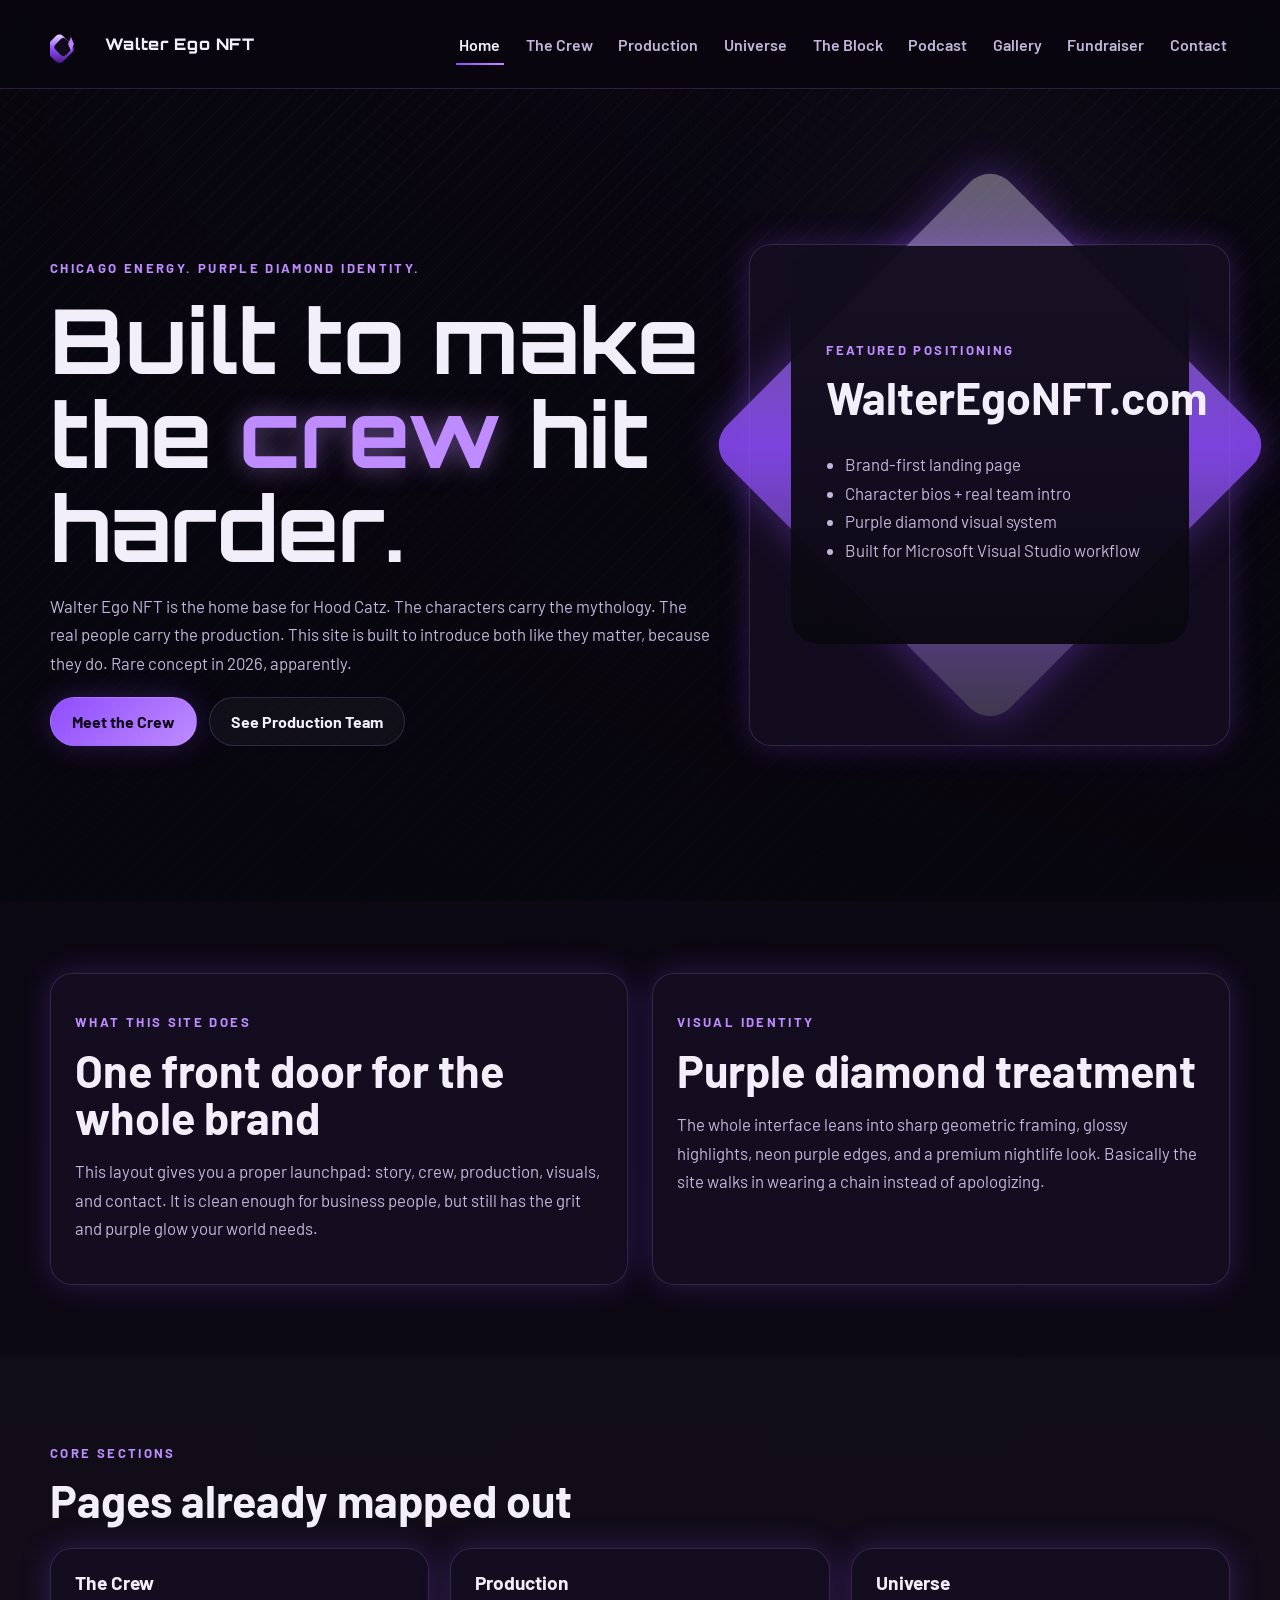
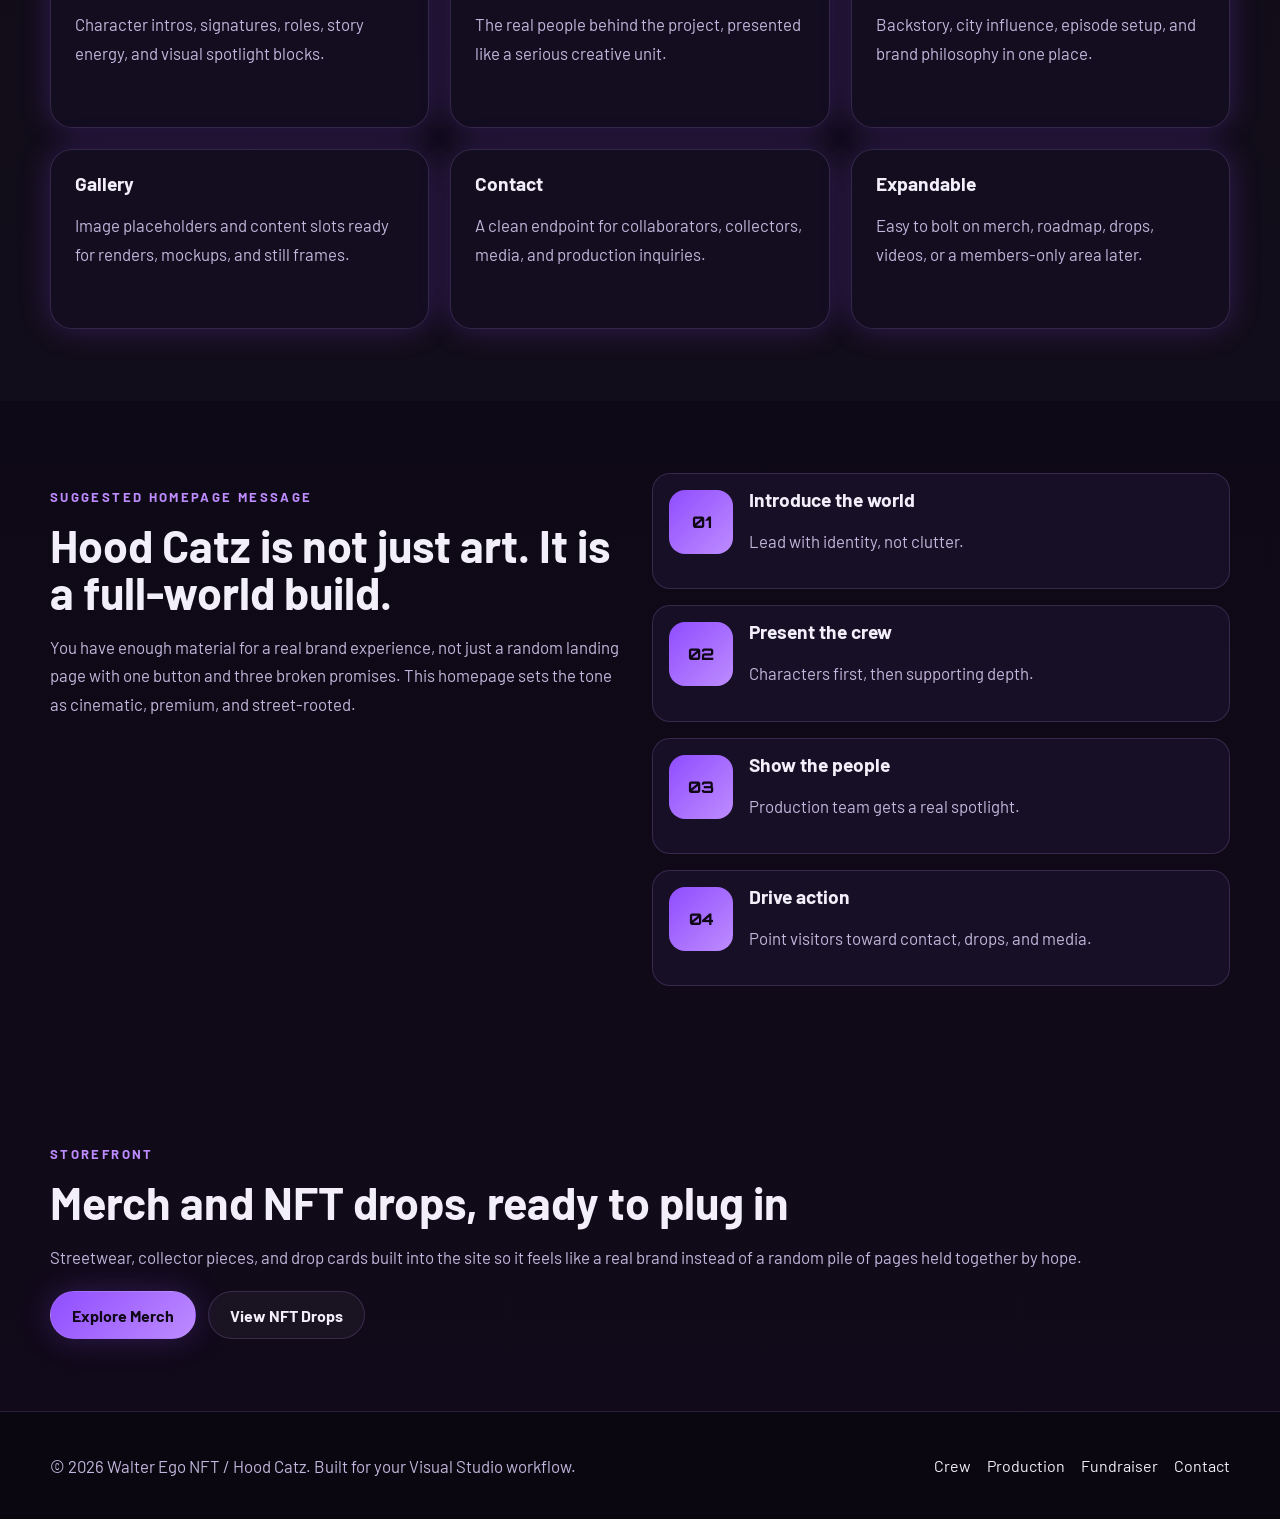
==== commit 8047b57b: "Add hood background CSS classes + wire per-page hood-bg body classes" ====
--- a/index.html
+++ b/index.html
@@ -10,7 +10,7 @@
   <link href="https://fonts.googleapis.com/css2?family=Barlow:wght@400;500;600;700;800&family=Orbitron:wght@500;700;800&display=swap" rel="stylesheet">
   <link rel="stylesheet" href="assets/css/styles.css" />
 </head>
-<body>
+<body class="hood-bg hood-bg--ca">
   <header class="site-header">
     <div class="container nav-wrap">
       <a class="brand" href="index.html">
--- a/assets/css/styles.css
+++ b/assets/css/styles.css
@@ -110,7 +110,7 @@
   background:
     linear-gradient(90deg, rgba(9,7,15,0.85), rgba(9,7,15,0.45)),
     radial-gradient(circle at 75% 25%, rgba(190, 140, 255, 0.20), transparent 25%),
-    url('../img/hero-placeholder.jpg') center/cover no-repeat;
+    url('../img/hood/hood-ca.jpg') center/cover no-repeat;
   opacity: 1;
 }
 
@@ -328,6 +328,7 @@
   font-weight: 600;
 }
 .contact-form input,
+.contact-form select,
 .contact-form textarea {
   width: 100%;
   margin-top: 0.45rem;
@@ -581,3 +582,29 @@
   font-weight: 700;
   cursor: pointer;
 }
+
+
+/* Hood background imagery (per-page neighborhood shots) */
+body.hood-bg { position: relative; }
+body.hood-bg::before {
+  content: "";
+  position: fixed;
+  inset: 0;
+  z-index: -2;
+  background-size: cover;
+  background-position: center;
+  background-attachment: fixed;
+}
+body.hood-bg::after {
+  content: "";
+  position: fixed;
+  inset: 0;
+  z-index: -1;
+  background:
+    linear-gradient(180deg, rgba(9,7,15,0.88), rgba(9,7,15,0.94)),
+    radial-gradient(circle at top, rgba(111, 45, 237, 0.16), transparent 35%);
+}
+body.hood-bg--ca::before { background-image: url('../img/hood/hood-ca.jpg'); }
+body.hood-bg--cn::before { background-image: url('../img/hood/hood-cn.jpg'); }
+body.hood-bg--hermitage::before { background-image: url('../img/hood/hood-hermitage909.jpg'); }
+body.hood-bg--hubtheater::before { background-image: url('../img/hood/hood-hubtheater.jpg'); }
